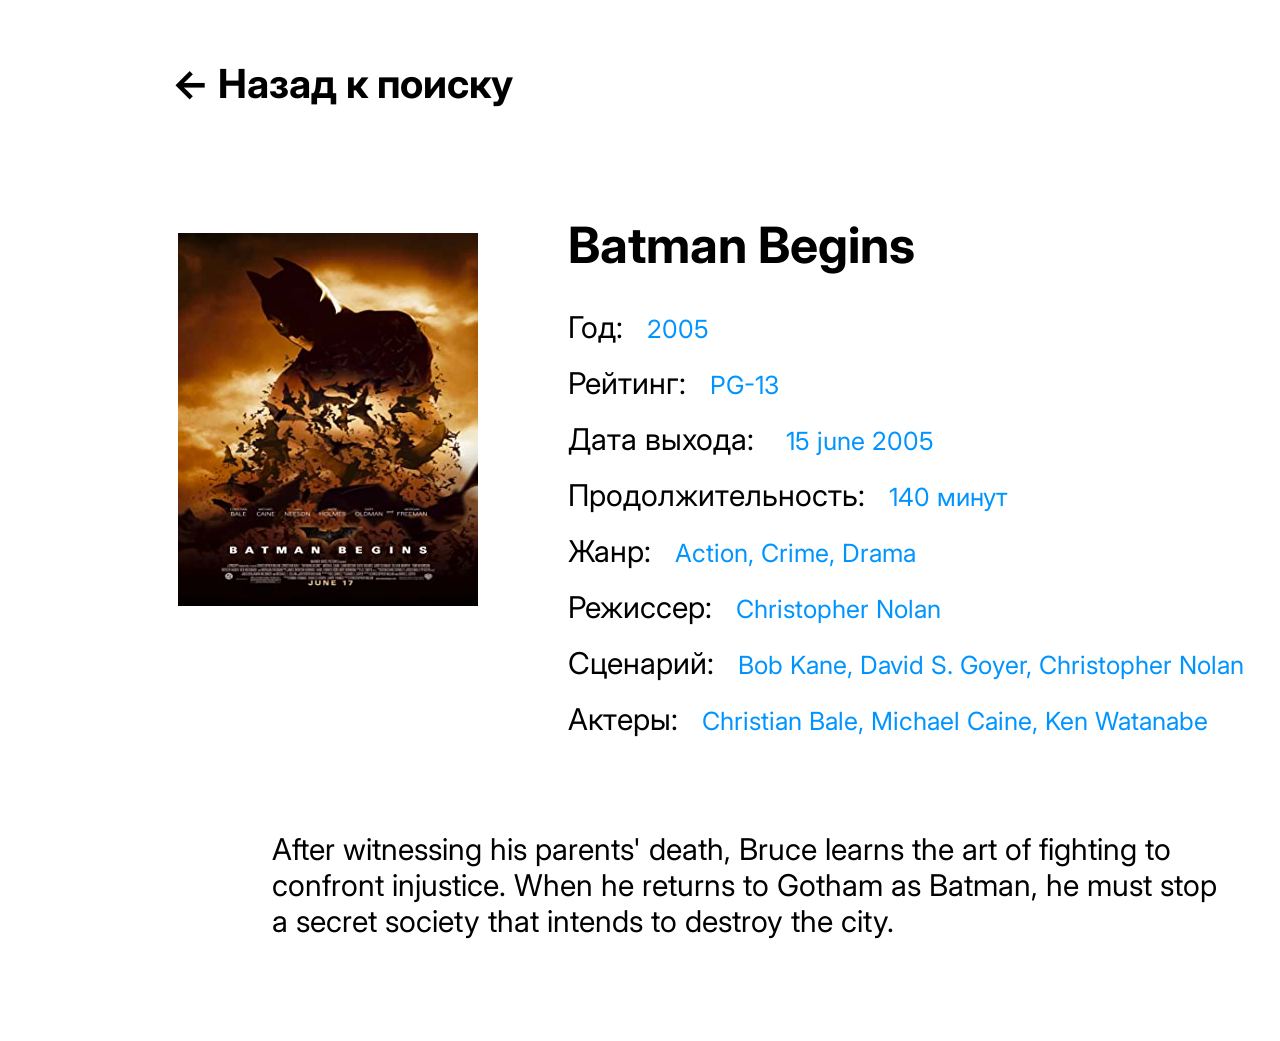
==== movie_page.html @ 5fe9802a "Функционал главной страницы" ====
<!DOCTYPE html>
<html lang="en">

<head>
    <meta charset="UTF-8">
    <meta name="viewport" content="width=device-width, initial-scale=1.0">
    <title>Movie Page</title>
    <link rel="preconnect" href="https://fonts.googleapis.com">
    <link rel="preconnect" href="https://fonts.gstatic.com" crossorigin>
    <link href="https://fonts.googleapis.com/css2?family=Inter:opsz,wght@14..32,100..900&display=swap" rel="stylesheet">
    <link rel="stylesheet" href="./assets/styles/simple_reset.css">
    <link rel="stylesheet" href="./assets/styles/main.css">
    <link rel="stylesheet" href="./assets/styles/movie_page.css">
    <script src="./assets/scripts/jquery_3.7.1.js"></script>
    <script src="./assets/scripts/movie_page.js"></script>
</head>

<body>
    <header>
        <a href="./index.html" class="title"><- Назад к поиску</a>
    </header>
    <main>
        <div class="movie__card">
            <picture>
                <img src="./assets/images/batman.png" alt="batman">
            </picture>
            <div class="movie__card_items">
                <h1 class="main-title">Batman Begins</h1>
                <p>Год:<span class="blue-text">2005</span></p>
                <p>Рейтинг:<span class="blue-text">PG-13</span></p>
                <p>Дата выхода: <span class="blue-text">15 june 2005</span></p>
                <p>Продолжительность:<span class="blue-text">140 минут</span></p>
                <p>Жанр:<span class="blue-text">Action, Crime, Drama</span></p>
                <p>Режиссер:<span class="blue-text">Christopher Nolan</span></p>
                <p>Сценарий:<span class="blue-text">Bob Kane, David S. Goyer, Christopher Nolan</span></p>
                <p>Актеры:<span class="blue-text">Christian Bale, Michael Caine, Ken Watanabe</span></p>
            </div>
        </div>
        <p class="description">
            After witnessing his parents' death, Bruce learns the art of fighting to confront injustice. 
            When he returns to Gotham as Batman, he must stop a secret society that intends to destroy the city.
        </p>
    </main>
</body>

</html>
---- assets/styles/main.css ----
* {
    font-family: 'Inter';
    font-weight: 400;
    font-size: 30px;
    line-height: 1.2;

    color: #000000;
}

.preview {
    margin: 102px 50px 102px 160px;
}


.preview-search {
    margin-bottom: 48px;
}

.form {
    display: flex;
    gap: 24px;

    margin-left: 33px;
}

input[type="text"] {
    font-weight: 400;
    font-size: 32px;
    line-height: 1.21875;

    border: 1px solid #000000;
    width: 500px;

    color: #979797;

    padding: 10px 15px;
}

.button-submit {
    font-weight: 400;
    font-size: 32px;
    line-height: 1.21875;

    border: none;
    width: 250px;

    color: #FFFFFF;
    background-color: #0094FF;

    transition: background-color 0.4s;
}

.button-submit:hover {
    background-color: #0176ca;
    cursor: pointer;
}

.button-after-response {
    background-color: #000000;
}

.movies-not-found {
    font-weight: 700;
    font-size: 40px;
    line-height: 1.2;

    margin-left: 33px;

    display: none;
}

.movies {
    height: calc(100vh - 312px);
    overflow-y: auto;
}

.movies::-webkit-scrollbar {
    background-color: transparent;
    width: 12px;
}

.movies::-webkit-scrollbar-thumb {
    border-radius: 10px;
    background-color: #D9D9D9;
}

.movie {
    display: flex;
    gap: 65px;
    padding: 30px 33px;

    border-radius: 35px;
    width: 660px;

    transition: background-color 0.4s;
}

.movie:hover {
    background-color: #D9D9D9;
}

/* .movie-search-picture {
    display: inline-block;
    width: 100px;
    aspect-ratio: 100 / 149;
} */

.movie-search-picture img {
    width: 100px;
}

.title {
    font-weight: 700;
    font-size: 40px;
    line-height: 1.2;

    color: #000000;

    margin-bottom: 7px;
}

.blue-text {
    font-weight: 400;
    font-size: 25px;
    line-height: 1.2;

    color: #0094FF;

    margin-bottom: 18px;
}
---- assets/styles/movie_page.css ----
header {
    margin: 60px 0 107px 172px;
}

main {
    margin-left: 178px;
    margin-bottom: 102px;
}

.movie__card {
    display: flex;
    gap: 90px;
}

.movie__card picture {
    display: inline-block;
    width: 300px;
    height: 373px;

    margin-top: 18px;
}

.movie__card picture img {
    width: 100%;
    height: 100%;
}

.movie__card_items {
    margin-bottom: 74px;
}

.main-title {
    font-weight: 700;
    font-size: 50px;
    line-height: 1.22;

    margin-bottom: 33px;
}

.movie__card_items p {
    margin-bottom: 20px;
}

.movie__card_items .blue-text {
    margin-left: 24px;
}

.description {
    width: 959px;
    margin-left: 94px;
}
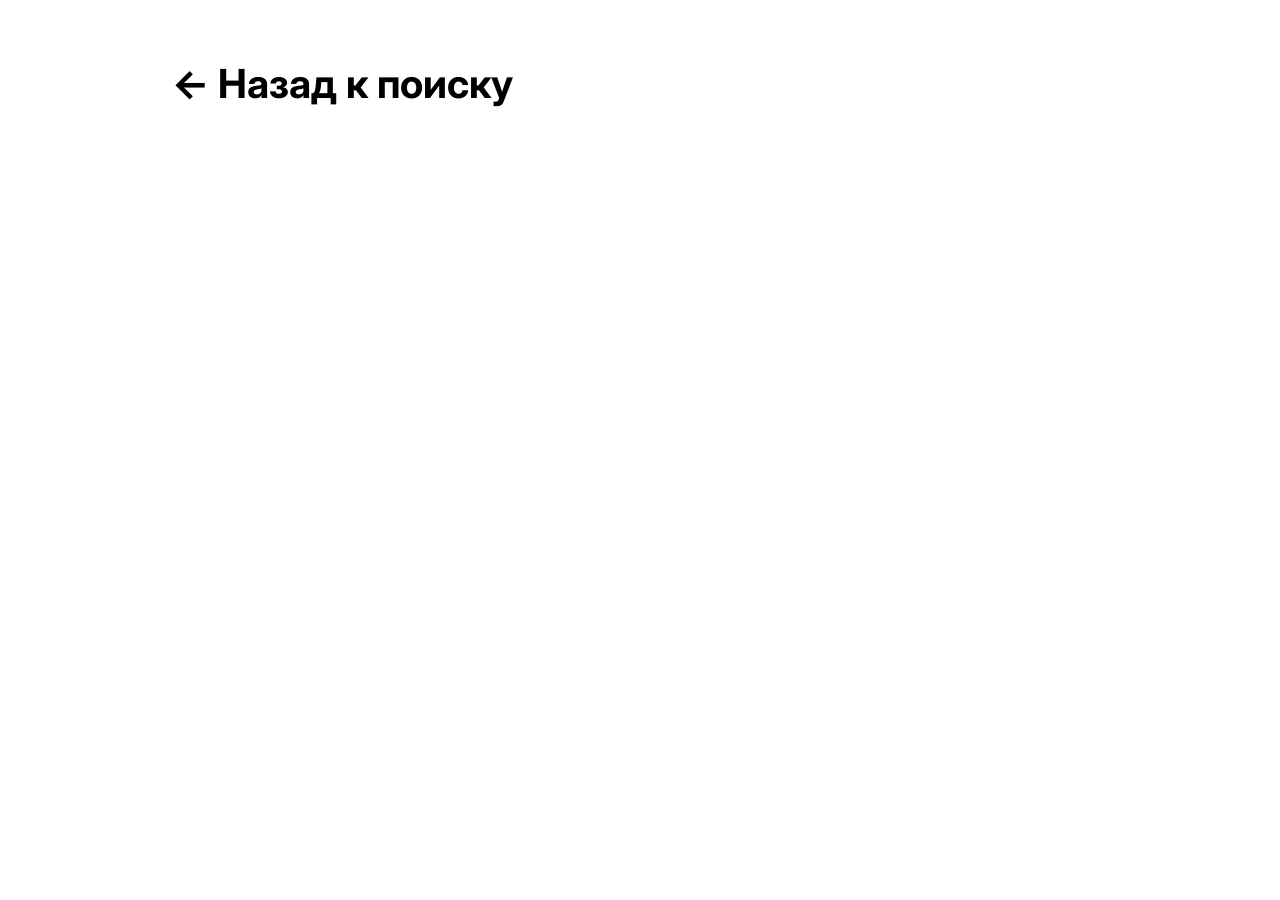
==== commit d8974a32: "Функционал карточки фильма, обработка ошибок" ====
--- a/movie_page.html
+++ b/movie_page.html
@@ -20,26 +20,8 @@
         <a href="./index.html" class="title"><- Назад к поиску</a>
     </header>
     <main>
-        <div class="movie__card">
-            <picture>
-                <img src="./assets/images/batman.png" alt="batman">
-            </picture>
-            <div class="movie__card_items">
-                <h1 class="main-title">Batman Begins</h1>
-                <p>Год:<span class="blue-text">2005</span></p>
-                <p>Рейтинг:<span class="blue-text">PG-13</span></p>
-                <p>Дата выхода: <span class="blue-text">15 june 2005</span></p>
-                <p>Продолжительность:<span class="blue-text">140 минут</span></p>
-                <p>Жанр:<span class="blue-text">Action, Crime, Drama</span></p>
-                <p>Режиссер:<span class="blue-text">Christopher Nolan</span></p>
-                <p>Сценарий:<span class="blue-text">Bob Kane, David S. Goyer, Christopher Nolan</span></p>
-                <p>Актеры:<span class="blue-text">Christian Bale, Michael Caine, Ken Watanabe</span></p>
-            </div>
+        <div class="js-movie-card-wrapper">
         </div>
-        <p class="description">
-            After witnessing his parents' death, Bruce learns the art of fighting to confront injustice. 
-            When he returns to Gotham as Batman, he must stop a secret society that intends to destroy the city.
-        </p>
     </main>
 </body>
 
--- a/assets/styles/main.css
+++ b/assets/styles/main.css
@@ -99,14 +99,15 @@
     background-color: #D9D9D9;
 }
 
-/* .movie-search-picture {
+.movie-search-picture {
     display: inline-block;
-    width: 100px;
-    aspect-ratio: 100 / 149;
-} */
+    /* width: 100px; */
+    /* aspect-ratio: 100 / 149; */
+}
 
 .movie-search-picture img {
     width: 100px;
+    max-width: none;
 }
 
 .title {
